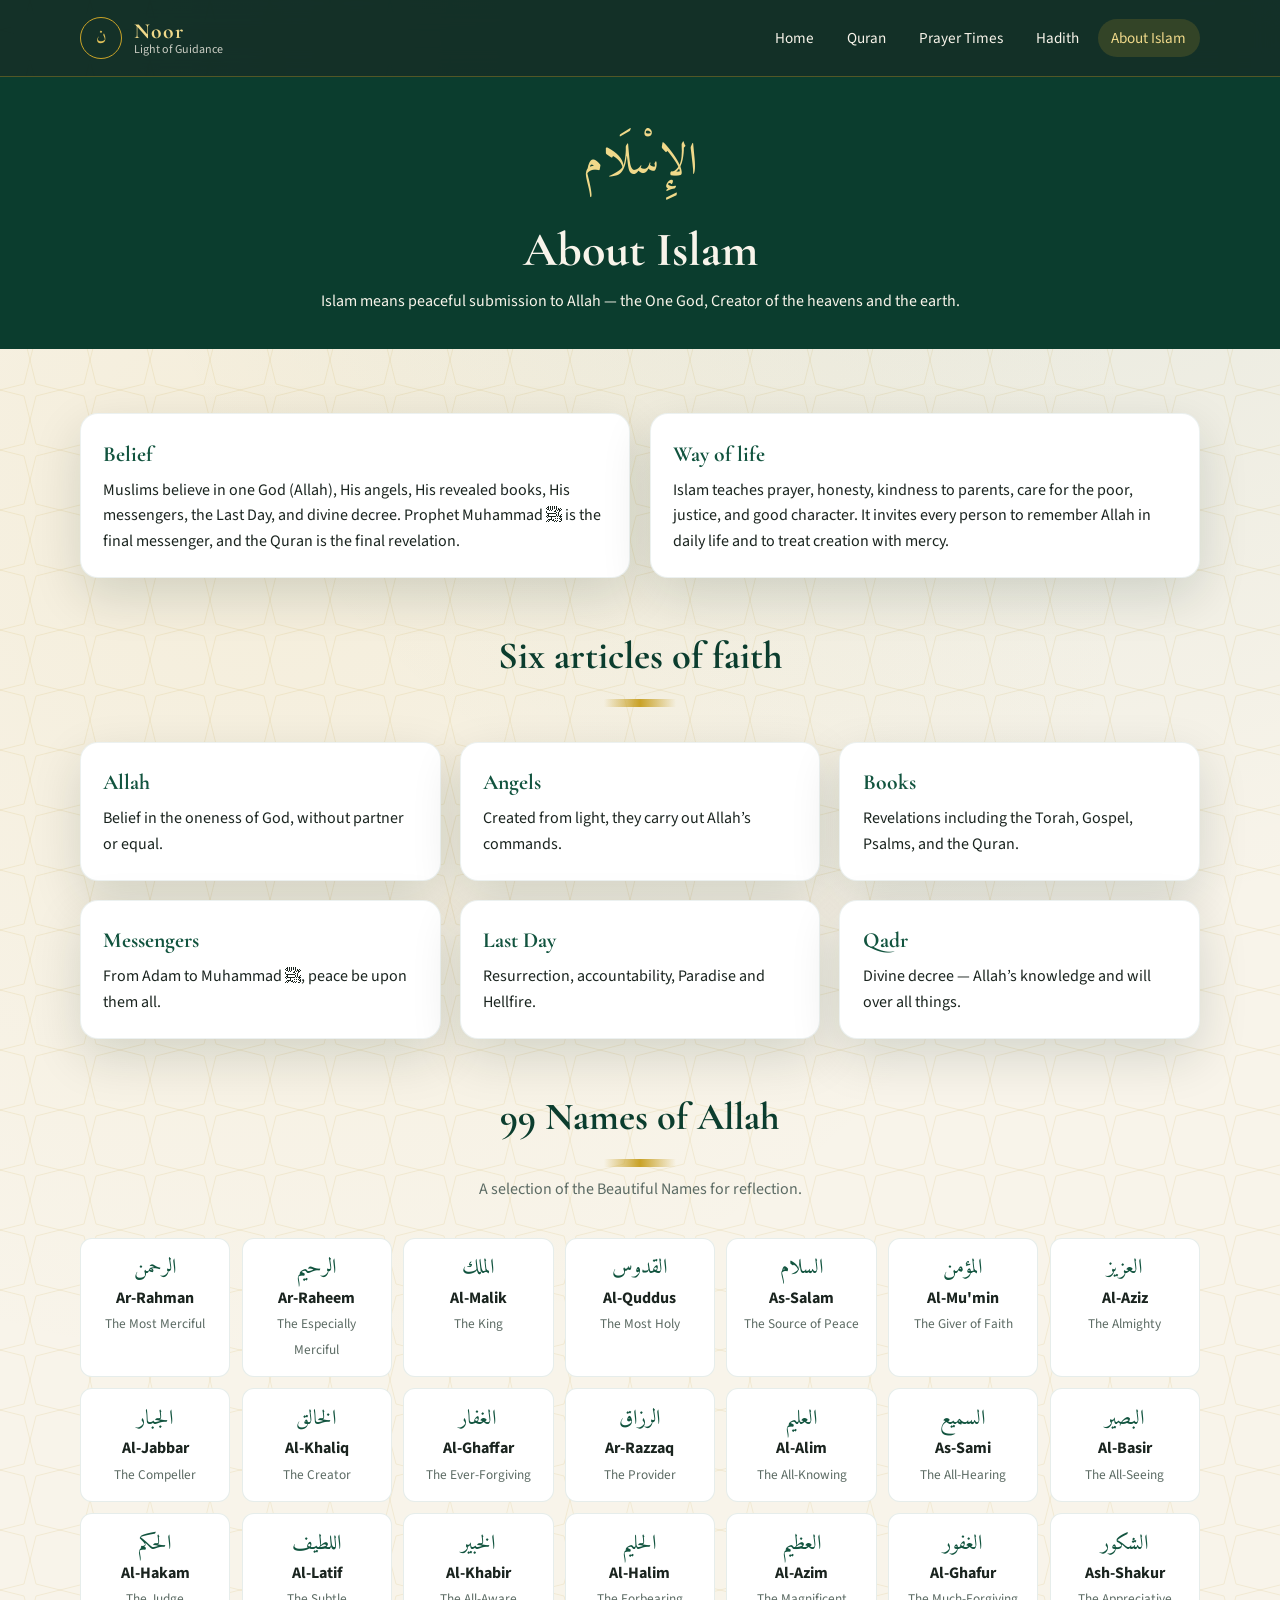
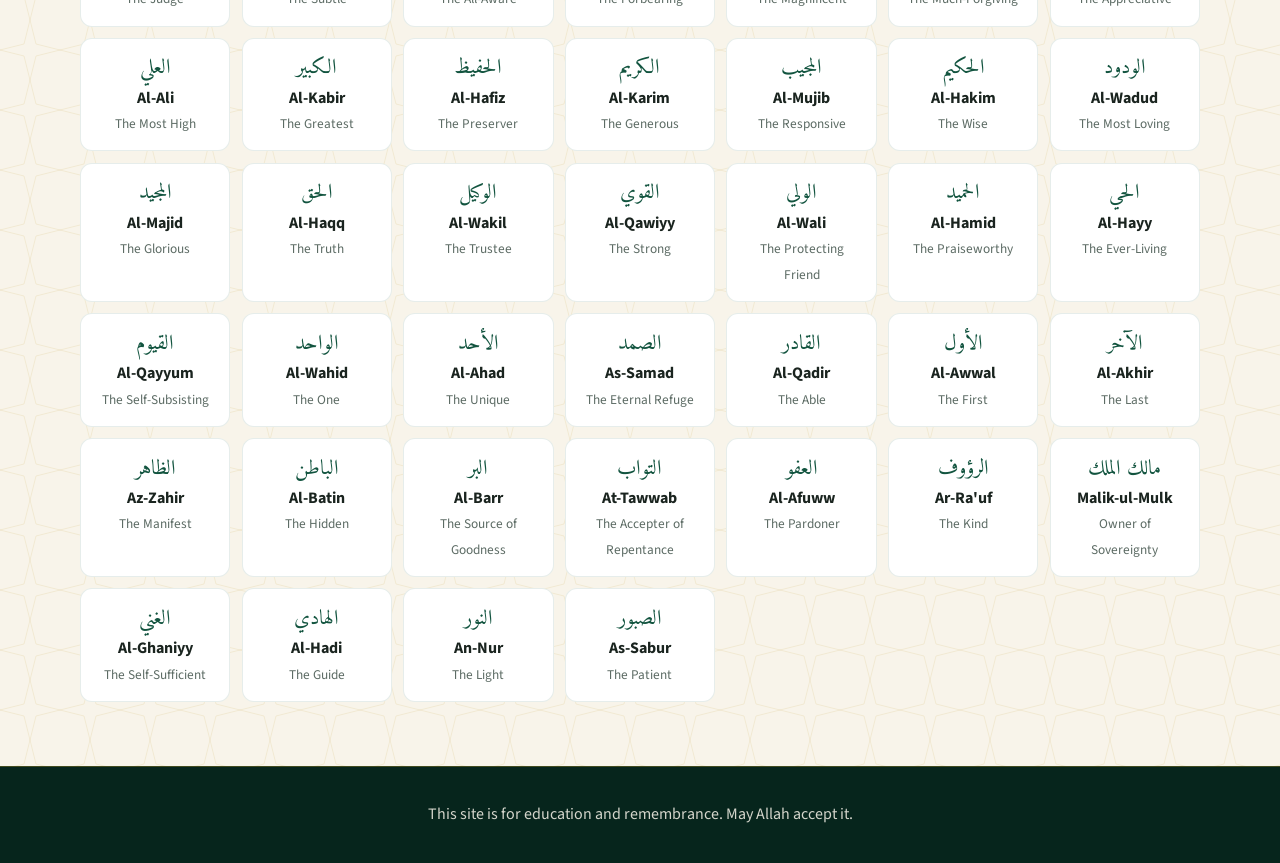
==== about.html @ 62fc7f0a "INIT" ====
<!DOCTYPE html>
<html lang="en">
<head>
  <meta charset="UTF-8" />
  <meta name="viewport" content="width=device-width, initial-scale=1.0" />
  <title>About Islam — Noor</title>
  <link rel="preconnect" href="https://fonts.googleapis.com" />
  <link rel="preconnect" href="https://fonts.gstatic.com" crossorigin />
  <link href="https://fonts.googleapis.com/css2?family=Amiri:ital,wght@0,400;0,700;1,400&family=Cormorant+Garamond:wght@500;600;700&family=Source+Sans+3:wght@400;600;700&display=swap" rel="stylesheet" />
  <link rel="stylesheet" href="css/styles.css" />
</head>
<body class="pattern" data-page="about">
  <header class="site-header">
    <div class="container nav-wrap">
      <a class="logo" href="index.html">
        <div class="logo-mark">ن</div>
        <div class="logo-text">
          <strong>Noor</strong>
          <span>Light of Guidance</span>
        </div>
      </a>
      <button class="menu-toggle" type="button" aria-label="Open menu">Menu</button>
      <nav class="nav">
        <a href="index.html" data-page="home">Home</a>
        <a href="quran.html" data-page="quran">Quran</a>
        <a href="prayer.html" data-page="prayer">Prayer Times</a>
        <a href="hadith.html" data-page="hadith">Hadith</a>
        <a href="about.html" data-page="about">About Islam</a>
      </nav>
    </div>
  </header>

  <section class="page-hero">
    <div class="container">
      <p class="bismillah">الإِسْلَام</p>
      <h1>About Islam</h1>
      <p>Islam means peaceful submission to Allah — the One God, Creator of the heavens and the earth.</p>
    </div>
  </section>

  <section class="section">
    <div class="container">
      <div class="grid-2">
        <article class="card">
          <h3>Belief</h3>
          <p>Muslims believe in one God (Allah), His angels, His revealed books, His messengers, the Last Day, and divine decree. Prophet Muhammad ﷺ is the final messenger, and the Quran is the final revelation.</p>
        </article>
        <article class="card">
          <h3>Way of life</h3>
          <p>Islam teaches prayer, honesty, kindness to parents, care for the poor, justice, and good character. It invites every person to remember Allah in daily life and to treat creation with mercy.</p>
        </article>
      </div>

      <div class="section-title" style="margin-top: 3rem">
        <h2>Six articles of faith</h2>
        <div class="ornament"></div>
      </div>
      <div class="grid-3">
        <div class="card"><h3>Allah</h3><p>Belief in the oneness of God, without partner or equal.</p></div>
        <div class="card"><h3>Angels</h3><p>Created from light, they carry out Allah’s commands.</p></div>
        <div class="card"><h3>Books</h3><p>Revelations including the Torah, Gospel, Psalms, and the Quran.</p></div>
        <div class="card"><h3>Messengers</h3><p>From Adam to Muhammad ﷺ, peace be upon them all.</p></div>
        <div class="card"><h3>Last Day</h3><p>Resurrection, accountability, Paradise and Hellfire.</p></div>
        <div class="card"><h3>Qadr</h3><p>Divine decree — Allah’s knowledge and will over all things.</p></div>
      </div>

      <div class="section-title" style="margin-top: 3rem">
        <h2>99 Names of Allah</h2>
        <div class="ornament"></div>
        <p>A selection of the Beautiful Names for reflection.</p>
      </div>
      <div class="names-grid" id="names"></div>
    </div>
  </section>

  <footer class="site-footer">
    <div class="container">
      <p>This site is for education and remembrance. May Allah accept it.</p>
    </div>
  </footer>
  <script src="js/nav.js"></script>
  <script src="js/about.js"></script>
</body>
</html>
---- css/styles.css ----
:root {
  --green-950: #06251c;
  --green-900: #0b3d2e;
  --green-800: #12543f;
  --green-700: #1a6b50;
  --gold-500: #c9a227;
  --gold-400: #e0c15a;
  --gold-300: #f0d98a;
  --cream: #f8f4ea;
  --cream-dark: #efe6d4;
  --ink: #1a241f;
  --muted: #5c6b64;
  --white: #ffffff;
  --shadow: 0 18px 50px rgba(6, 37, 28, 0.14);
  --radius: 18px;
  --font-en: "Source Sans 3", "Segoe UI", sans-serif;
  --font-ar: "Amiri", "Noto Naskh Arabic", serif;
  --font-display: "Cormorant Garamond", Georgia, serif;
}

*,
*::before,
*::after {
  box-sizing: border-box;
  margin: 0;
  padding: 0;
}

html {
  scroll-behavior: smooth;
}

body {
  font-family: var(--font-en);
  color: var(--ink);
  background: var(--cream);
  min-height: 100vh;
  line-height: 1.6;
}

img {
  max-width: 100%;
  display: block;
}

a {
  color: inherit;
  text-decoration: none;
}

[hidden] {
  display: none !important;
}

.pattern {
  background-color: var(--cream);
  background-image:
    radial-gradient(circle at 20% 20%, rgba(201, 162, 39, 0.08), transparent 40%),
    radial-gradient(circle at 80% 0%, rgba(18, 84, 63, 0.08), transparent 35%),
    url("data:image/svg+xml,%3Csvg width='60' height='60' viewBox='0 0 60 60' xmlns='http://www.w3.org/2000/svg'%3E%3Cpath d='M30 0L36 24L60 30L36 36L30 60L24 36L0 30L24 24Z' fill='none' stroke='%23c9a227' stroke-opacity='0.12' stroke-width='1'/%3E%3C/svg%3E");
}

.container {
  width: min(1120px, calc(100% - 2rem));
  margin-inline: auto;
}

/* Header */
.site-header {
  position: sticky;
  top: 0;
  z-index: 50;
  background: rgba(6, 37, 28, 0.94);
  backdrop-filter: blur(12px);
  color: var(--cream);
  border-bottom: 1px solid rgba(201, 162, 39, 0.35);
}

.nav-wrap {
  display: flex;
  align-items: center;
  justify-content: space-between;
  gap: 1rem;
  min-height: 76px;
}

.logo {
  display: flex;
  align-items: center;
  gap: 0.75rem;
}

.logo-mark {
  width: 42px;
  height: 42px;
  border: 1px solid var(--gold-500);
  border-radius: 50%;
  display: grid;
  place-items: center;
  color: var(--gold-400);
  font-family: var(--font-ar);
  font-size: 1.15rem;
}

.logo-text {
  display: flex;
  flex-direction: column;
  line-height: 1.1;
}

.logo-text strong {
  font-family: var(--font-display);
  font-size: 1.35rem;
  letter-spacing: 0.04em;
  color: var(--gold-300);
}

.logo-text span {
  font-size: 0.75rem;
  opacity: 0.8;
}

.nav {
  display: flex;
  gap: 0.35rem;
  flex-wrap: wrap;
}

.nav a {
  padding: 0.45rem 0.85rem;
  border-radius: 999px;
  font-size: 0.95rem;
  color: var(--cream);
  transition: 0.2s ease;
}

.nav a:hover,
.nav a.active {
  background: rgba(201, 162, 39, 0.18);
  color: var(--gold-300);
}

.menu-toggle {
  display: none;
  background: transparent;
  border: 1px solid var(--gold-500);
  color: var(--gold-300);
  border-radius: 10px;
  padding: 0.4rem 0.7rem;
  cursor: pointer;
}

/* Hero */
.hero {
  background:
    linear-gradient(160deg, rgba(6, 37, 28, 0.92), rgba(18, 84, 63, 0.78)),
    url("data:image/svg+xml,%3Csvg width='80' height='80' viewBox='0 0 80 80' xmlns='http://www.w3.org/2000/svg'%3E%3Cpath d='M40 8L48 32L72 40L48 48L40 72L32 48L8 40L32 32Z' fill='none' stroke='%23c9a227' stroke-opacity='0.18'/%3E%3C/svg%3E");
  color: var(--cream);
  padding: 5.5rem 0 4.5rem;
  text-align: center;
  position: relative;
  overflow: hidden;
}

.bismillah {
  font-family: var(--font-ar);
  font-size: clamp(1.8rem, 4vw, 2.8rem);
  color: var(--gold-300);
  margin-bottom: 0.75rem;
}

.hero h1 {
  font-family: var(--font-display);
  font-weight: 600;
  font-size: clamp(2.2rem, 5vw, 4rem);
  letter-spacing: 0.03em;
}

.hero p {
  max-width: 620px;
  margin: 1rem auto 1.8rem;
  opacity: 0.9;
  font-size: 1.1rem;
}

.hero-meta {
  display: flex;
  justify-content: center;
  gap: 1rem;
  flex-wrap: wrap;
  margin-bottom: 1.8rem;
}

.chip {
  border: 1px solid rgba(201, 162, 39, 0.45);
  padding: 0.4rem 0.9rem;
  border-radius: 999px;
  font-size: 0.9rem;
  background: rgba(255, 255, 255, 0.05);
}

.btn {
  display: inline-flex;
  align-items: center;
  justify-content: center;
  gap: 0.4rem;
  border-radius: 999px;
  padding: 0.8rem 1.35rem;
  font-weight: 600;
  border: 1px solid transparent;
  cursor: pointer;
  transition: 0.2s ease;
  font-family: inherit;
}

.btn-gold {
  background: linear-gradient(180deg, var(--gold-400), var(--gold-500));
  color: var(--green-950);
}

.btn-gold:hover {
  transform: translateY(-1px);
  box-shadow: 0 8px 20px rgba(201, 162, 39, 0.35);
}

.btn-outline {
  border-color: var(--gold-400);
  color: var(--gold-300);
  background: transparent;
}

.btn-outline:hover {
  background: rgba(201, 162, 39, 0.12);
}

.btn-row {
  display: flex;
  gap: 0.8rem;
  justify-content: center;
  flex-wrap: wrap;
}

/* Sections */
.section {
  padding: 4rem 0;
}

.section-title {
  text-align: center;
  margin-bottom: 2.2rem;
}

.section-title h2 {
  font-family: var(--font-display);
  font-size: clamp(1.8rem, 3vw, 2.5rem);
  color: var(--green-900);
}

.ornament {
  width: 72px;
  height: 8px;
  margin: 0.7rem auto 0.6rem;
  background: linear-gradient(90deg, transparent, var(--gold-500), transparent);
}

.section-title p {
  color: var(--muted);
}

.grid-3,
.grid-2,
.grid-4 {
  display: grid;
  gap: 1.2rem;
}

.grid-3 {
  grid-template-columns: repeat(3, 1fr);
}

.grid-2 {
  grid-template-columns: repeat(2, 1fr);
}

.grid-4 {
  grid-template-columns: repeat(4, 1fr);
}

.grid-5 {
  grid-template-columns: repeat(5, 1fr);
}

.card {
  background: var(--white);
  border-radius: var(--radius);
  padding: 1.4rem;
  box-shadow: var(--shadow);
  border: 1px solid rgba(18, 84, 63, 0.08);
}

.card h3 {
  font-family: var(--font-display);
  color: var(--green-800);
  font-size: 1.35rem;
  margin-bottom: 0.4rem;
}

.icon-circle {
  width: 48px;
  height: 48px;
  border-radius: 50%;
  display: grid;
  place-items: center;
  background: var(--green-900);
  color: var(--gold-300);
  margin-bottom: 0.9rem;
  font-family: var(--font-ar);
  font-size: 1.2rem;
}

.ayah-card {
  text-align: center;
  background: linear-gradient(180deg, var(--green-900), var(--green-800));
  color: var(--cream);
}

.ayah-ar {
  font-family: var(--font-ar);
  font-size: clamp(1.4rem, 3vw, 2rem);
  line-height: 2;
  color: var(--gold-300);
  margin-bottom: 0.8rem;
}

.ayah-en {
  font-style: italic;
  opacity: 0.92;
}

.ayah-ref {
  margin-top: 0.8rem;
  color: var(--gold-400);
  font-size: 0.9rem;
}

.prayer-grid {
  display: grid;
  grid-template-columns: repeat(5, 1fr);
  gap: 0.8rem;
}

.prayer-item {
  text-align: center;
  padding: 1rem 0.5rem;
  border-radius: 14px;
  background: var(--cream);
  border: 1px solid rgba(18, 84, 63, 0.1);
}

.prayer-item.next {
  background: var(--green-900);
  color: var(--cream);
  border-color: var(--gold-500);
}

.prayer-item strong {
  display: block;
  font-size: 1.15rem;
  margin-top: 0.25rem;
}

.page-hero {
  padding: 3.2rem 0 2.2rem;
  background: var(--green-900);
  color: var(--cream);
  text-align: center;
}

.page-hero h1 {
  font-family: var(--font-display);
  font-size: clamp(2rem, 4vw, 3rem);
}

.search-bar,
.toolbar {
  display: flex;
  gap: 0.7rem;
  flex-wrap: wrap;
  margin: 1.2rem 0 1.5rem;
}

input,
select,
textarea {
  font: inherit;
  padding: 0.75rem 0.95rem;
  border-radius: 12px;
  border: 1px solid rgba(18, 84, 63, 0.2);
  background: var(--white);
  color: var(--ink);
  min-width: 0;
}

input:focus,
select:focus,
textarea:focus {
  outline: 2px solid var(--gold-500);
  outline-offset: 1px;
}

.search-bar input {
  flex: 1;
}

.surah-list {
  display: grid;
  grid-template-columns: repeat(auto-fill, minmax(240px, 1fr));
  gap: 0.8rem;
}

.surah-btn {
  text-align: left;
  background: var(--white);
  border: 1px solid rgba(18, 84, 63, 0.1);
  border-radius: 14px;
  padding: 0.9rem 1rem;
  cursor: pointer;
  display: flex;
  justify-content: space-between;
  align-items: center;
  gap: 0.6rem;
  box-shadow: 0 8px 20px rgba(6, 37, 28, 0.06);
}

.surah-btn:hover {
  border-color: var(--gold-500);
}

.surah-num {
  width: 34px;
  height: 34px;
  border-radius: 8px;
  background: var(--green-900);
  color: var(--gold-300);
  display: grid;
  place-items: center;
  font-size: 0.8rem;
  flex-shrink: 0;
}

.surah-meta {
  flex: 1;
}

.surah-meta small {
  color: var(--muted);
}

.ar-name {
  font-family: var(--font-ar);
  font-size: 1.15rem;
}

.reader {
  display: none;
  scroll-margin-top: 96px;
}

.reader.visible {
  display: block;
}

.ayah-row {
  padding: 1.1rem 0;
  border-bottom: 1px solid rgba(18, 84, 63, 0.1);
}

.ayah-row .ar {
  font-family: var(--font-ar);
  font-size: 1.55rem;
  line-height: 2.1;
  direction: rtl;
  text-align: right;
}

.ayah-row .en {
  color: var(--muted);
  margin-top: 0.4rem;
}

.ayah-n {
  color: var(--gold-500);
  font-size: 0.8rem;
}

.hadith-ar {
  font-family: var(--font-ar);
  font-size: 1.4rem;
  direction: rtl;
  text-align: right;
  line-height: 2;
  margin-bottom: 0.8rem;
}

.names-grid {
  display: grid;
  grid-template-columns: repeat(auto-fill, minmax(150px, 1fr));
  gap: 0.7rem;
}

.name-card {
  background: var(--white);
  border-radius: 12px;
  padding: 0.85rem;
  text-align: center;
  border: 1px solid rgba(18, 84, 63, 0.1);
}

.name-card .ar {
  font-family: var(--font-ar);
  font-size: 1.3rem;
  color: var(--green-800);
}

.name-card small {
  color: var(--muted);
}

.site-footer {
  background: var(--green-950);
  color: var(--cream);
  padding: 2.2rem 0;
  text-align: center;
  border-top: 1px solid rgba(201, 162, 39, 0.3);
}

.site-footer p {
  opacity: 0.85;
}

.muted {
  color: var(--muted);
}

.status {
  text-align: center;
  padding: 1rem;
  color: var(--muted);
}

.error {
  color: #9b2c2c;
}

@media (max-width: 900px) {
  .grid-3,
  .grid-4,
  .grid-5,
  .prayer-grid {
    grid-template-columns: repeat(2, 1fr);
  }
}

@media (max-width: 760px) {
  .menu-toggle {
    display: block;
  }

  .nav {
    display: none;
    position: absolute;
    inset: 76px 1rem auto;
    background: var(--green-950);
    flex-direction: column;
    padding: 0.8rem;
    border-radius: 14px;
    border: 1px solid rgba(201, 162, 39, 0.3);
  }

  .nav.open {
    display: flex;
  }

  .grid-2,
  .grid-3,
  .grid-4,
  .grid-5,
  .prayer-grid {
    grid-template-columns: 1fr;
  }
}
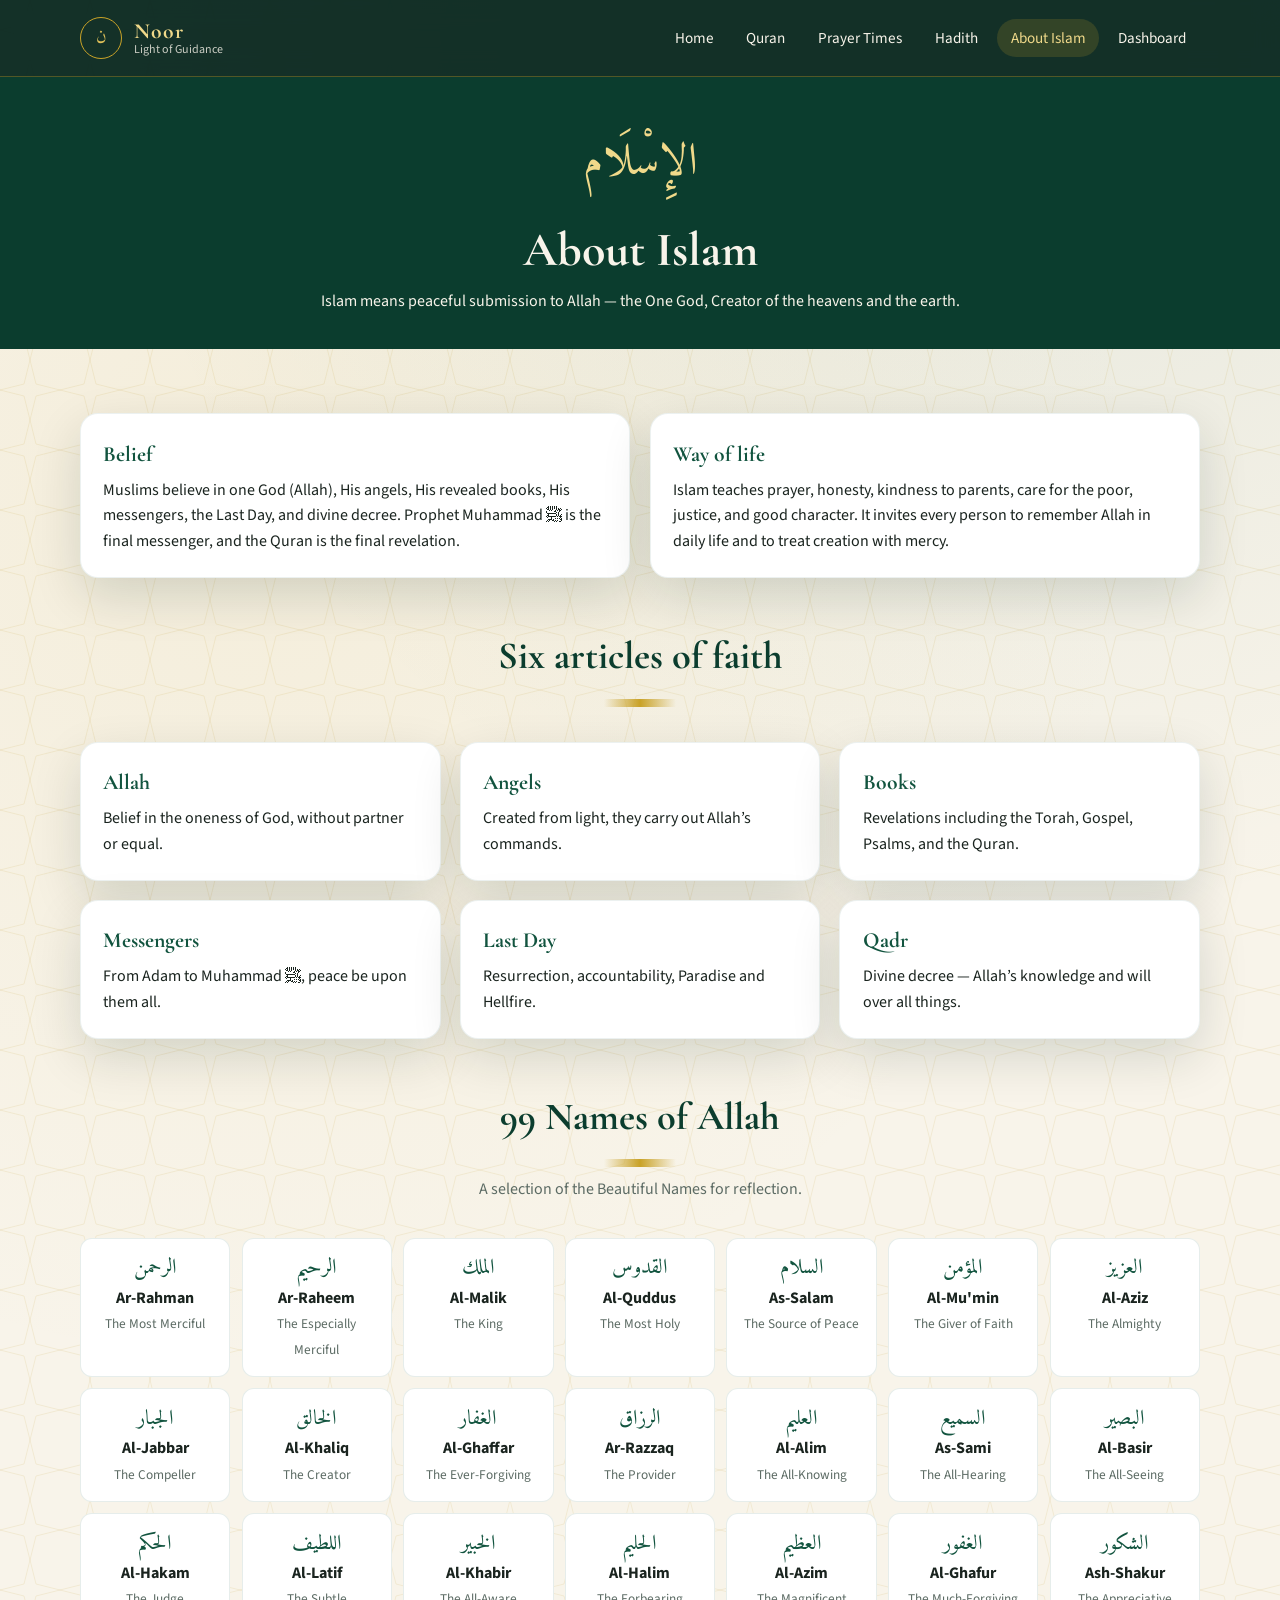
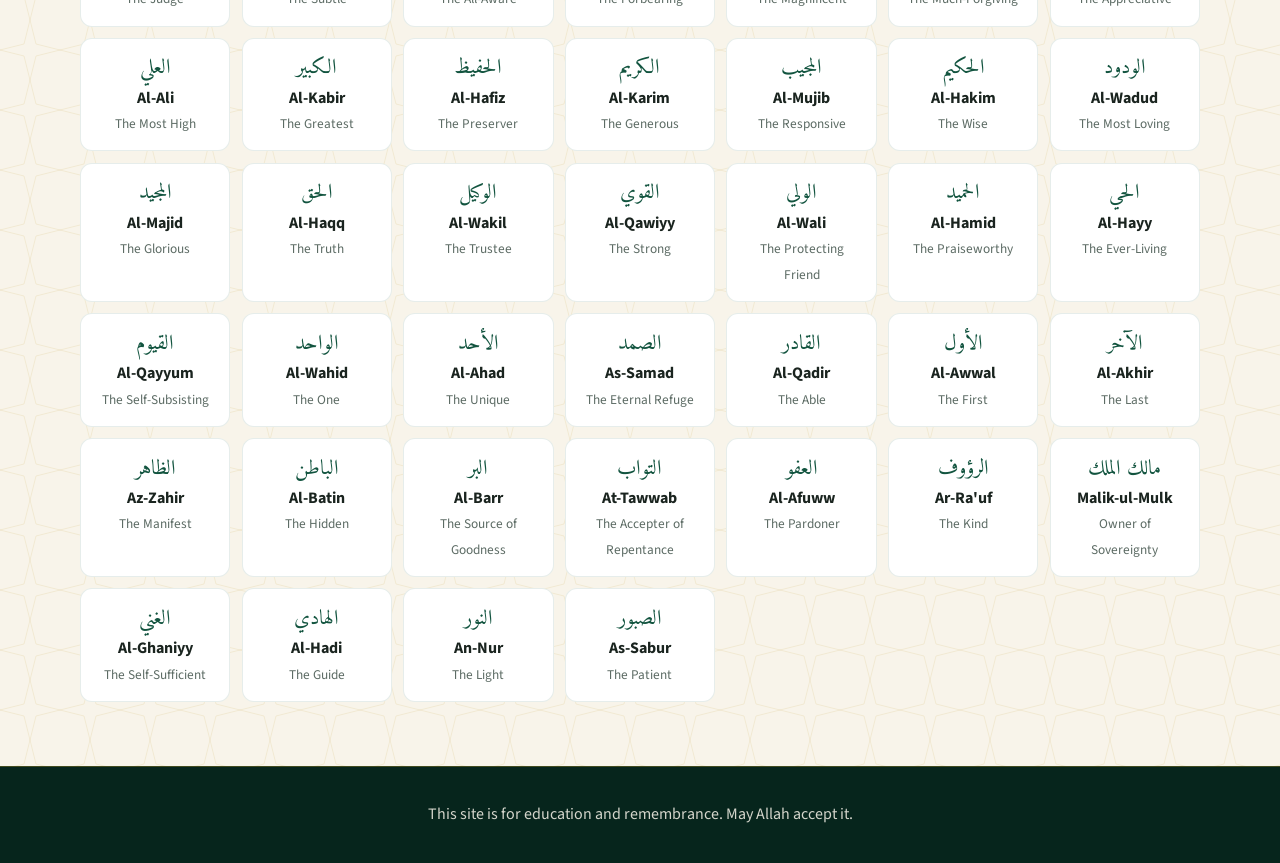
==== commit 3878e6f0: "Add dashboard page" ====
--- a/about.html
+++ b/about.html
@@ -3,7 +3,7 @@
 <head>
   <meta charset="UTF-8" />
   <meta name="viewport" content="width=device-width, initial-scale=1.0" />
-  <title>About Islam — Noor</title>
+  <title>About Islam - Noor</title>
   <link rel="preconnect" href="https://fonts.googleapis.com" />
   <link rel="preconnect" href="https://fonts.gstatic.com" crossorigin />
   <link href="https://fonts.googleapis.com/css2?family=Amiri:ital,wght@0,400;0,700;1,400&family=Cormorant+Garamond:wght@500;600;700&family=Source+Sans+3:wght@400;600;700&display=swap" rel="stylesheet" />
@@ -26,6 +26,7 @@
         <a href="prayer.html" data-page="prayer">Prayer Times</a>
         <a href="hadith.html" data-page="hadith">Hadith</a>
         <a href="about.html" data-page="about">About Islam</a>
+        <a href="dashboard.html" data-page="dashboard">Dashboard</a>
       </nav>
     </div>
   </header>
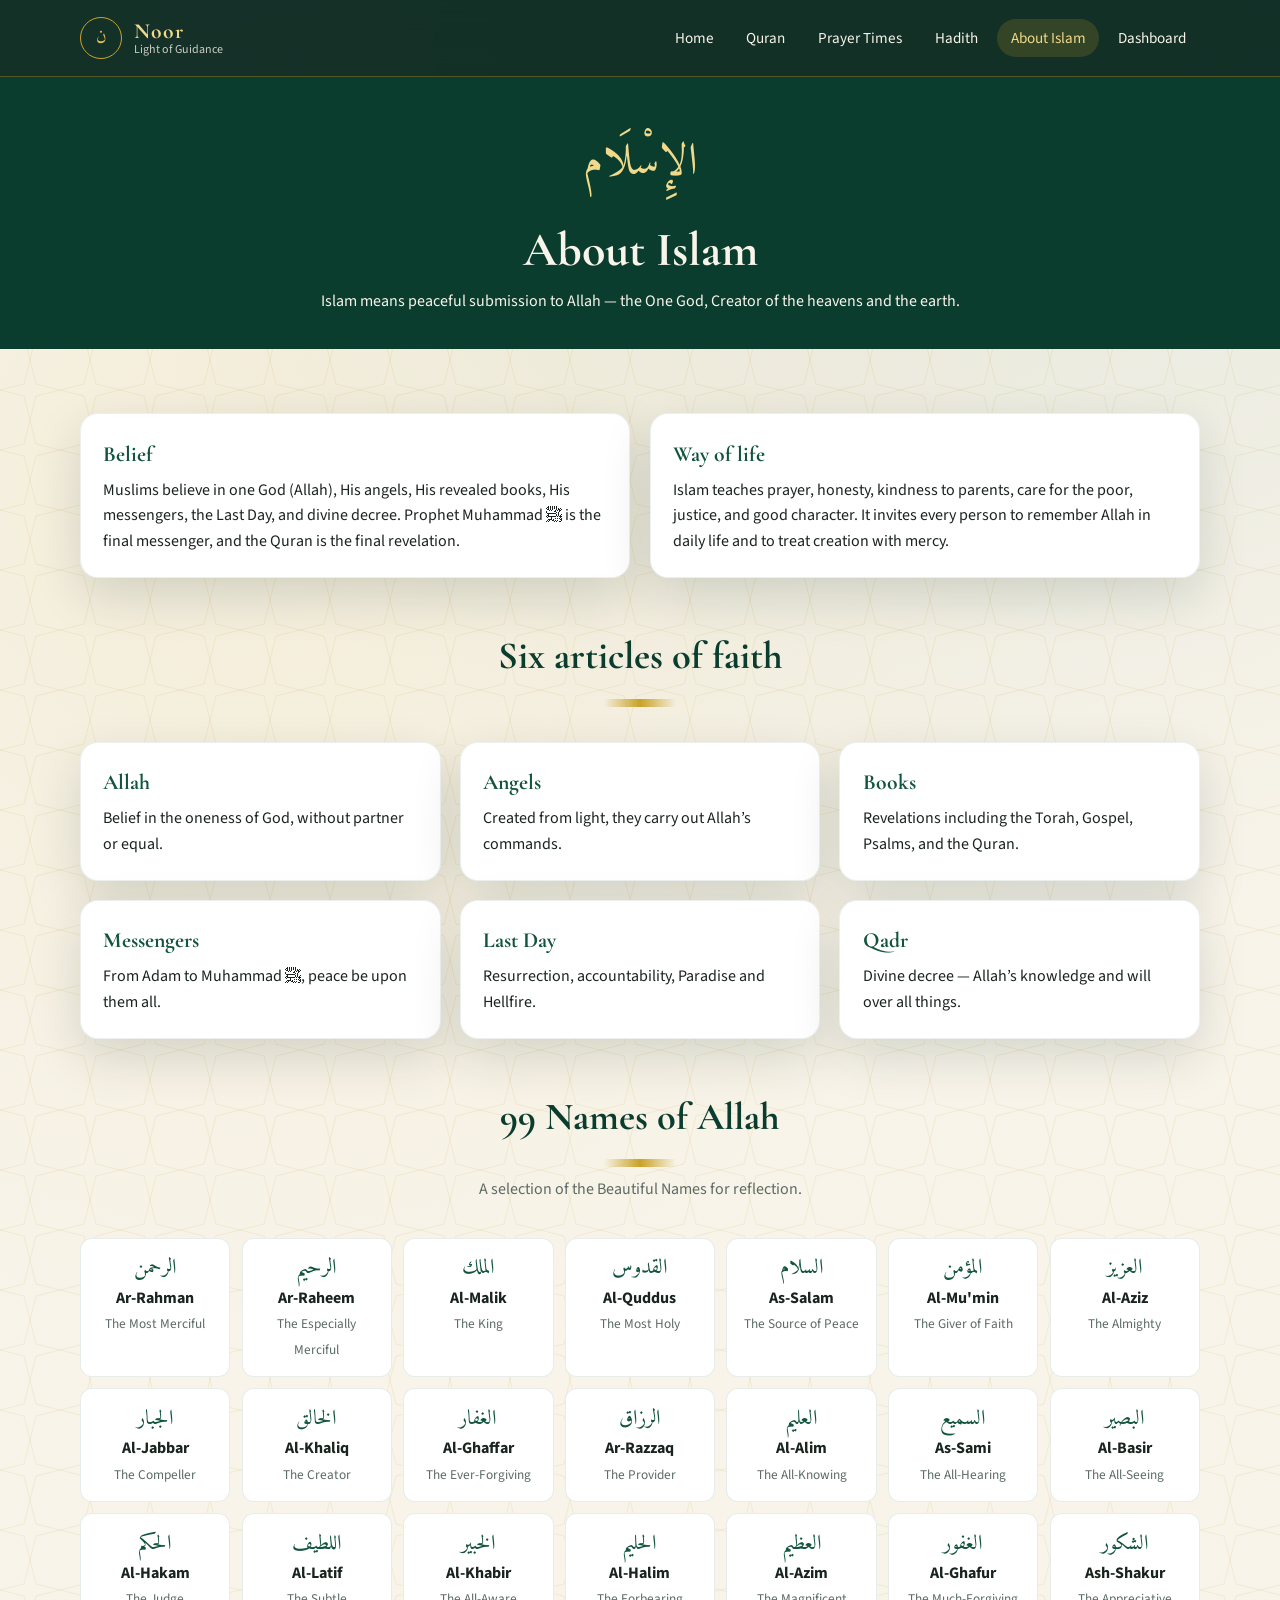
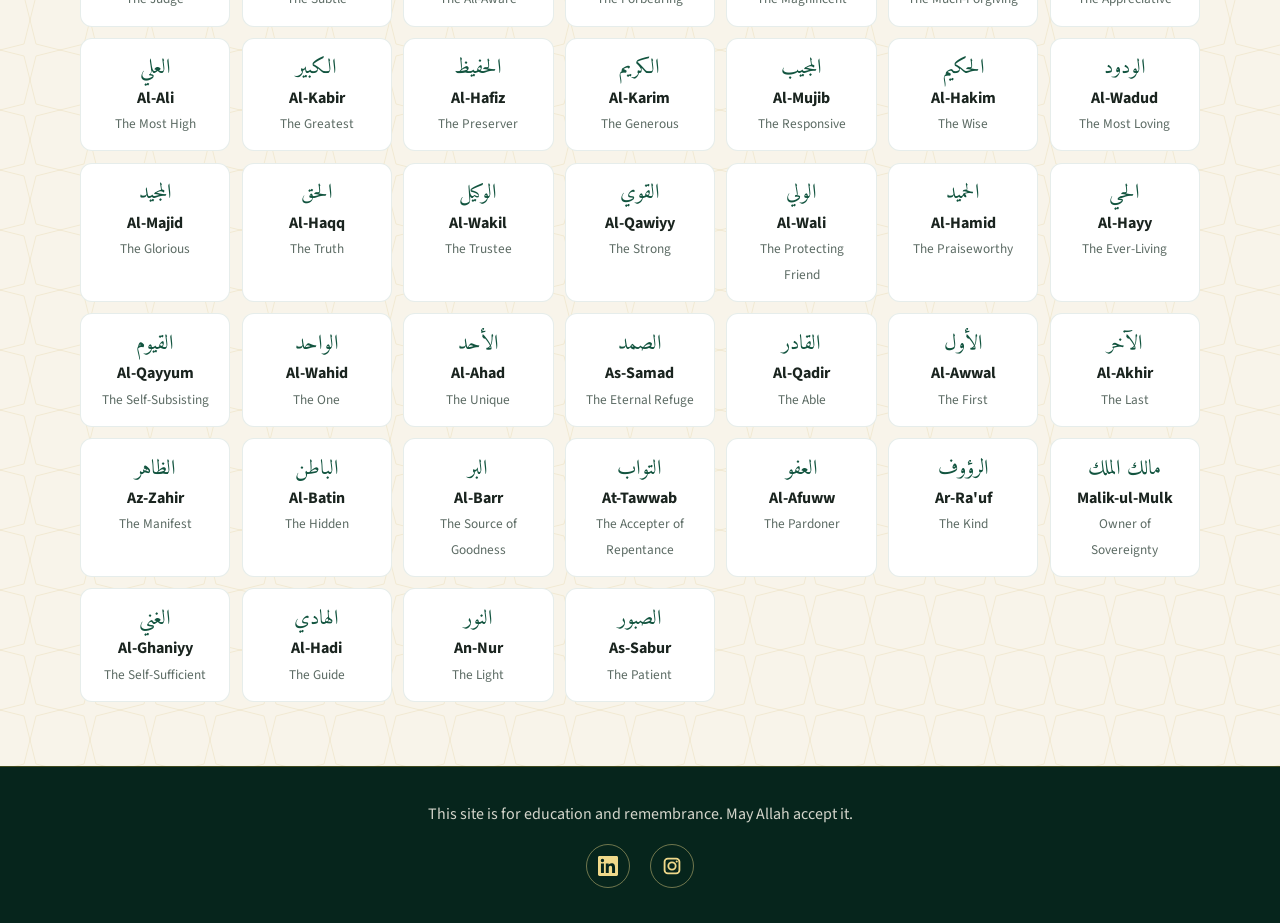
==== commit 0fdc8f4c: "Add social profile icons to site footers Co-authored-by: Copilot <223556219+Copilot@users.noreply.gi" ====
--- a/about.html
+++ b/about.html
@@ -77,6 +77,14 @@
   <footer class="site-footer">
     <div class="container">
       <p>This site is for education and remembrance. May Allah accept it.</p>
+      <nav class="social-links" aria-label="Social media profiles">
+        <a href="https://www.linkedin.com/in/muhammad-sanwal-00b918297?utm_source=share_via&amp;utm_content=profile&amp;utm_medium=member_android" target="_blank" rel="noopener noreferrer" aria-label="LinkedIn profile">
+          <svg aria-hidden="true" viewBox="0 0 24 24"><path d="M20.45 20.45h-3.55v-5.57c0-1.33-.03-3.04-1.85-3.04-1.85 0-2.14 1.45-2.14 2.94v5.67H9.36V9h3.41v1.56h.05c.48-.9 1.64-1.85 3.37-1.85 3.6 0 4.27 2.37 4.27 5.46v6.28zM5.34 7.43a2.06 2.06 0 1 1 0-4.12 2.06 2.06 0 0 1 0 4.12zm1.78 13.02H3.56V9h3.56v11.45zM22.23 0H1.77C.79 0 0 .77 0 1.72v20.56C0 23.23.79 24 1.77 24h20.46c.98 0 1.77-.77 1.77-1.72V1.72C24 .77 23.21 0 22.23 0z"/></svg>
+        </a>
+        <a href="https://www.instagram.com/zawar_webzi?cplk=MXQzaGt3OTd4dTRj" target="_blank" rel="noopener noreferrer" aria-label="Instagram profile">
+          <svg aria-hidden="true" viewBox="0 0 24 24"><path d="M7 2h10a5 5 0 0 1 5 5v10a5 5 0 0 1-5 5H7a5 5 0 0 1-5-5V7a5 5 0 0 1 5-5zm0 2.2A2.8 2.8 0 0 0 4.2 7v10A2.8 2.8 0 0 0 7 19.8h10a2.8 2.8 0 0 0 2.8-2.8V7A2.8 2.8 0 0 0 17 4.2H7zm5 2.3a5.5 5.5 0 1 1 0 11 5.5 5.5 0 0 1 0-11zm0 2.2a3.3 3.3 0 1 0 0 6.6 3.3 3.3 0 0 0 0-6.6zm5.7-3.4a1.3 1.3 0 1 1 0 2.6 1.3 1.3 0 0 1 0-2.6z"/></svg>
+        </a>
+      </nav>
     </div>
   </footer>
   <script src="js/nav.js"></script>
--- a/css/styles.css
+++ b/css/styles.css
@@ -269,7 +269,8 @@
 
 .grid-3,
 .grid-2,
-.grid-4 {
+.grid-4,
+.grid-5 {
   display: grid;
   gap: 1.2rem;
 }
@@ -538,6 +539,38 @@
   opacity: 0.85;
 }
 
+.social-links {
+  display: flex;
+  justify-content: center;
+  gap: 1.2rem;
+  margin-top: 1rem;
+}
+
+.social-links a {
+  display: grid;
+  width: 2.75rem;
+  height: 2.75rem;
+  place-items: center;
+  color: var(--gold-300);
+  border: 1px solid rgba(240, 217, 138, 0.45);
+  border-radius: 50%;
+  transition: color 0.2s ease, background-color 0.2s ease, border-color 0.2s ease;
+}
+
+.social-links svg {
+  width: 1.25rem;
+  height: 1.25rem;
+  fill: currentColor;
+}
+
+.social-links a:hover,
+.social-links a:focus-visible {
+  color: var(--white);
+  background: rgba(201, 162, 39, 0.18);
+  border-color: var(--gold-300);
+  outline: none;
+}
+
 .muted {
   color: var(--muted);
 }
